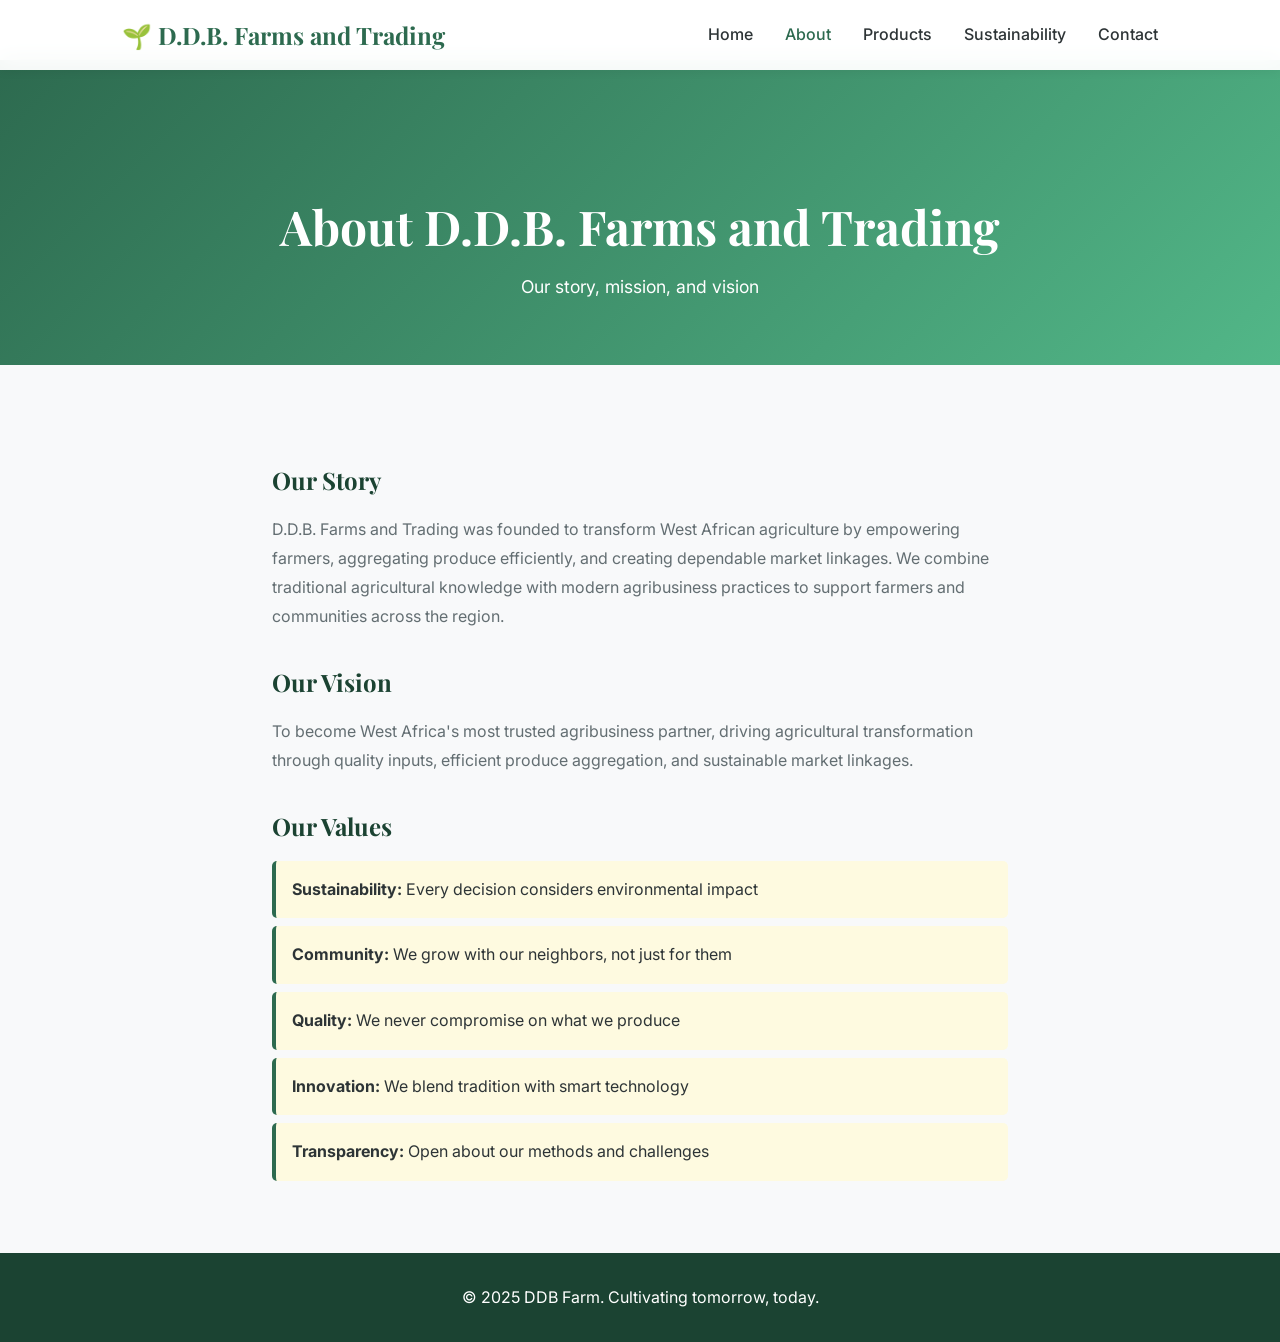
==== about.html @ 06e9861d "Add deployment support files and contact form integration" ====
<!DOCTYPE html>
<html lang="en">
<head>
    <meta charset="UTF-8">
    <meta name="viewport" content="width=device-width, initial-scale=1.0">
    <title>About | D.D.B. Farms and Trading</title>
    <link rel="stylesheet" href="css/style.css">
    <meta name="description" content="Learn about D.D.B. Farms and Trading's mission, values, and sustainable farming vision for Ghana and West Africa.">
    <meta property="og:title" content="About D.D.B. Farms and Trading">
    <meta property="og:description" content="Discover how D.D.B. Farms and Trading supports farmers with sustainable agriculture, quality inputs, and community impact.">
    <meta property="og:type" content="website">
    <link href="https://fonts.googleapis.com/css2?family=Playfair+Display:wght@400;600;700&family=Inter:wght@300;400;500;600;700&display=swap" rel="stylesheet">
    <link rel="stylesheet" href="https://cdnjs.cloudflare.com/ajax/libs/font-awesome/6.4.0/css/all.min.css">
</head>
<body>
    <nav class="navbar" aria-label="Primary navigation">
        <div class="nav-container">
            <a href="index.html" class="logo">🌱 D.D.B. Farms and Trading</a>
            <ul id="navigation" class="nav-menu">
                <li><a href="index.html" class="nav-link">Home</a></li>
                <li><a href="about.html" class="nav-link active">About</a></li>
                <li><a href="products.html" class="nav-link">Products</a></li>
                <li><a href="sustainability.html" class="nav-link">Sustainability</a></li>
                <li><a href="contact.html" class="nav-link">Contact</a></li>
            </ul>
            <button class="hamburger" aria-label="Toggle menu" aria-controls="navigation" aria-expanded="false" type="button">
                <span></span><span></span><span></span>
            </button>
        </div>
    </nav>
    <main>

    <section class="page-header">
        <div class="container">
            <h1>About D.D.B. Farms and Trading</h1>
            <p>Our story, mission, and vision</p>
        </div>
    </section>

    <section class="about-content">
        <div class="container">
            <h2>Our Story</h2>
            <div class="about-image">
                <img src="https://images.unsplash.com/photo-1519424184034-f86703cc6274?w=1200" alt="D.D.B. Farms and Trading" onerror="this.style.display='none'">
            </div>
            <p>
                D.D.B. Farms and Trading was founded to transform West African agriculture by empowering farmers, aggregating produce efficiently, and creating dependable market linkages. We combine traditional agricultural knowledge with modern agribusiness practices to support farmers and communities across the region.
            </p>

            <h2>Our Vision</h2>
            <p>
                To become West Africa's most trusted agribusiness partner, driving agricultural transformation through quality inputs, efficient produce aggregation, and sustainable market linkages.
            </p>

            <h2>Our Values</h2>
            <ul class="values-list">
                <li><strong>Sustainability:</strong> Every decision considers environmental impact</li>
                <li><strong>Community:</strong> We grow with our neighbors, not just for them</li>
                <li><strong>Quality:</strong> We never compromise on what we produce</li>
                <li><strong>Innovation:</strong> We blend tradition with smart technology</li>
                <li><strong>Transparency:</strong> Open about our methods and challenges</li>
            </ul>
        </div>
    </section>

    </main>

    <footer class="footer">
        <div class="container">
            <p>&copy; 2025 DDB Farm. Cultivating tomorrow, today.</p>
        </div>
    </footer>

    <script src="js/script.js"></script>
</body>
</html>
---- css/style.css ----
* {
    margin: 0;
    padding: 0;
    box-sizing: border-box;
}

:root {
    --primary: #2d6a4f;
    --primary-light: #52b788;
    --accent: #d4a017;
    --dark: #1b4332;
    --cream: #fefae0;
    --earth: #95a472;
    --light: #f8f9fa;
    --text: #2d3436;
    --text-light: #636e72;
}

body {
    font-family: 'Inter', sans-serif;
    line-height: 1.6;
    color: var(--text);
    background: var(--light);
}

h1, h2, h3 {
    font-family: 'Playfair Display', serif;
    color: var(--dark);
}

a {
    text-decoration: none;
    color: inherit;
}

.container {
    max-width: 1100px;
    margin: 0 auto;
    padding: 0 2rem;
}

/* Navigation */
.navbar {
    position: fixed;
    top: 0;
    width: 100%;
    background: rgba(255, 255, 255, 0.95);
    backdrop-filter: blur(10px);
    z-index: 1000;
    box-shadow: 0 2px 10px rgba(0, 0, 0, 0.05);
}

.nav-container {
    max-width: 1100px;
    margin: 0 auto;
    padding: 1rem 2rem;
    display: flex;
    justify-content: space-between;
    align-items: center;
}

.logo {
    font-size: 1.5rem;
    font-weight: 700;
    color: var(--primary);
    font-family: 'Playfair Display', serif;
}

.nav-menu {
    display: flex;
    list-style: none;
    gap: 2rem;
}

.nav-link {
    color: var(--text);
    font-weight: 500;
    transition: color 0.3s;
    padding: 0.5rem 0;
}

.nav-link:hover, .nav-link.active {
    color: var(--primary);
}

.hamburger {
    display: none;
    flex-direction: column;
    cursor: pointer;
    gap: 5px;
}

.hamburger span {
    width: 25px;
    height: 3px;
    background: var(--text);
    border-radius: 2px;
}

/* Hero */
.hero {
    min-height: 100vh;
    background: linear-gradient(135deg, rgba(45, 106, 79, 0.85), rgba(82, 183, 136, 0.75)), 
                url('https://images.unsplash.com/photo-1500382017468-9049fed747ef?w=1600') center/cover;
    display: flex;
    align-items: center;
    justify-content: center;
    text-align: center;
    color: white;
    padding: 2rem;
    margin-top: 60px;
}

.hero-content h1 {
    font-size: clamp(2.5rem, 6vw, 4.5rem);
    color: white;
    margin-bottom: 1rem;
}

.hero-content p {
    font-size: 1.3rem;
    margin-bottom: 2rem;
    max-width: 600px;
    margin-left: auto;
    margin-right: auto;
}

/* Buttons */
.btn {
    display: inline-block;
    padding: 0.9rem 2rem;
    background: var(--primary);
    color: white;
    border-radius: 50px;
    font-weight: 600;
    margin: 0 0.5rem;
    transition: all 0.3s;
    border: 2px solid var(--primary);
}

.btn:hover {
    background: var(--dark);
    border-color: var(--dark);
    transform: translateY(-2px);
}

.btn-outline {
    background: transparent;
    border: 2px solid white;
}

.btn-outline:hover {
    background: white;
    color: var(--primary);
}

/* Mission */
.mission {
    padding: 5rem 0;
    text-align: center;
    background: white;
}

.mission h2 {
    font-size: 2.5rem;
    margin-bottom: 1.5rem;
}

.mission p {
    max-width: 700px;
    margin: 0 auto;
    font-size: 1.1rem;
    color: var(--text-light);
    line-height: 1.8;
}

/* Highlights */
.highlights {
    padding: 5rem 0;
    background: var(--cream);
}

.highlight-grid {
    display: grid;
    grid-template-columns: repeat(auto-fit, minmax(220px, 1fr));
    gap: 2rem;
}

.highlight-card {
    text-align: center;
    padding: 2rem;
    background: white;
    border-radius: 15px;
    box-shadow: 0 5px 20px rgba(0, 0, 0, 0.05);
    transition: transform 0.3s;
}

.highlight-card:hover {
    transform: translateY(-5px);
}

.highlight-card i {
    font-size: 3rem;
    color: var(--primary);
    margin-bottom: 1rem;
}

.highlight-card h3 {
    margin-bottom: 0.5rem;
    color: var(--dark);
}

.highlight-card p {
    color: var(--text-light);
}

/* Page Header */
.page-header {
    padding: 8rem 0 4rem;
    text-align: center;
    background: linear-gradient(135deg, var(--primary), var(--primary-light));
    color: white;
    margin-top: 60px;
}

.page-header h1 {
    color: white;
    font-size: 3rem;
    margin-bottom: 0.5rem;
}

.page-header p {
    font-size: 1.1rem;
}

/* About Content */
.about-content {
    padding: 4rem 0;
    max-width: 800px;
    margin: 0 auto;
}

.about-content h2 {
    margin: 2rem 0 1rem;
    color: var(--dark);
}

.about-content p {
    color: var(--text-light);
    line-height: 1.8;
    margin-bottom: 1rem;
}

.values-list {
    list-style: none;
    padding: 0;
}

.values-list li {
    padding: 1rem;
    margin-bottom: 0.5rem;
    background: var(--cream);
    border-left: 4px solid var(--primary);
    border-radius: 5px;
}

/* Products */
.products-section {
    padding: 4rem 0;
}

.product-image,
.about-image img {
    width: 100%;
    height: 220px;
    object-fit: cover;
    border-radius: 18px;
    margin-bottom: 1.2rem;
}

.products-grid {
    display: grid;
    grid-template-columns: repeat(auto-fit, minmax(250px, 1fr));
    gap: 2rem;
}

.product-card {
    background: white;
    padding: 2.5rem 2rem;
    text-align: center;
    border-radius: 15px;
    box-shadow: 0 5px 20px rgba(0, 0, 0, 0.05);
    transition: all 0.3s;
    border: 2px solid transparent;
}

.product-card:hover {
    transform: translateY(-5px);
    border-color: var(--primary);
}

.product-emoji {
    font-size: 4rem;
    margin-bottom: 1rem;
}

.product-card h3 {
    color: var(--dark);
    margin-bottom: 0.5rem;
}

.product-card p {
    color: var(--text-light);
}

/* Sustainability */
.sustainability-content {
    padding: 4rem 0;
}

.practice-grid {
    display: grid;
    grid-template-columns: repeat(auto-fit, minmax(280px, 1fr));
    gap: 2rem;
    margin-bottom: 3rem;
}

.practice-card {
    padding: 2rem;
    background: white;
    border-radius: 15px;
    box-shadow: 0 5px 20px rgba(0, 0, 0, 0.05);
    border-top: 4px solid var(--primary);
    transition: transform 0.3s;
}

.practice-card:hover {
    transform: translateY(-5px);
}

.practice-card i {
    font-size: 2.5rem;
    color: var(--primary);
    margin-bottom: 1rem;
}

.practice-card h3 {
    color: var(--dark);
    margin-bottom: 0.5rem;
}

.practice-card p {
    color: var(--text-light);
}

.impact-box {
    background: linear-gradient(135deg, var(--primary), var(--primary-light));
    color: white;
    padding: 3rem 2rem;
    border-radius: 20px;
    text-align: center;
}

.impact-box h2 {
    color: white;
    margin-bottom: 2rem;
}

.impact-stats {
    display: grid;
    grid-template-columns: repeat(auto-fit, minmax(150px, 1fr));
    gap: 2rem;
}

.impact-stat {
    padding: 1.5rem;
}

.impact-stat strong {
    display: block;
    font-size: 2.5rem;
    font-family: 'Playfair Display', serif;
    margin-bottom: 0.5rem;
}

.impact-stat span {
    font-size: 1rem;
    opacity: 0.9;
}

/* Contact */
.contact-section {
    padding: 4rem 0;
}

.contact-grid {
    display: grid;
    grid-template-columns: 1fr 1.2fr;
    gap: 3rem;
}

.contact-info h2,
.contact-form h2 {
    color: var(--dark);
    margin-bottom: 2rem;
}

.contact-item {
    display: flex;
    gap: 1.5rem;
    align-items: center;
    padding: 1.5rem;
    background: var(--cream);
    border-radius: 10px;
    margin-bottom: 1rem;
}

.contact-item i {
    width: 50px;
    height: 50px;
    background: var(--primary);
    color: white;
    border-radius: 50%;
    display: flex;
    align-items: center;
    justify-content: center;
    font-size: 1.2rem;
    flex-shrink: 0;
}

.contact-item strong {
    display: block;
    color: var(--dark);
}

.contact-item p {
    color: var(--text-light);
}

.form-group {
    margin-bottom: 1.5rem;
}

.form-group label {
    display: block;
    margin-bottom: 0.5rem;
    color: var(--dark);
    font-weight: 500;
}

.form-group input,
.form-group textarea {
    width: 100%;
    padding: 0.9rem;
    border: 2px solid #e0e0e0;
    border-radius: 8px;
    font-family: inherit;
    font-size: 1rem;
    transition: border-color 0.3s;
}

.form-group input:focus,
.form-group textarea:focus {
    outline: none;
    border-color: var(--primary);
}

button.btn {
    cursor: pointer;
    border: none;
    font-size: 1rem;
}

html {
    scroll-behavior: smooth;
}

/* Footer */
.footer {
    background: var(--dark);
    color: white;
    padding: 2rem 0;
    text-align: center;
}

.footer p {
    margin: 0;
}

.btn:focus-visible,
.nav-link:focus-visible,
.form-group input:focus-visible,
.form-group textarea:focus-visible {
    outline: 3px solid rgba(82, 183, 136, 0.7);
    outline-offset: 3px;
}

/* Responsive */
@media (max-width: 1024px) {
    .nav-container,
    .container {
        padding: 1rem 1.5rem;
    }

    .hero {
        padding: 2rem 1.5rem 4rem;
    }

    .page-header {
        padding: 6rem 0 3rem;
    }
}

@media (max-width: 768px) {
    .nav-menu {
        position: fixed;
        left: -100%;
        top: 60px;
        flex-direction: column;
        background: white;
        width: 100%;
        padding: 2rem;
        transition: 0.3s;
        box-shadow: 0 10px 30px rgba(0, 0, 0, 0.1);
        min-height: calc(100% - 60px);
    }
    
    .nav-menu.active {
        left: 0;
    }
    
    .hamburger {
        display: flex;
    }

    .hero {
        min-height: 85vh;
    }

    .hero-content h1 {
        font-size: 2.5rem;
    }

    .hero-content p {
        font-size: 1.1rem;
    }

    .page-header {
        padding: 5rem 0 2rem;
    }

    .about-content,
    .products-section,
    .sustainability-content,
    .contact-section,
    .mission,
    .highlights {
        padding: 3rem 0;
    }

    .contact-grid,
    .impact-stats,
    .practice-grid,
    .products-grid {
        grid-template-columns: 1fr;
    }

    .contact-item {
        flex-direction: column;
        align-items: flex-start;
    }

    .contact-item i {
        width: 44px;
        height: 44px;
    }
}
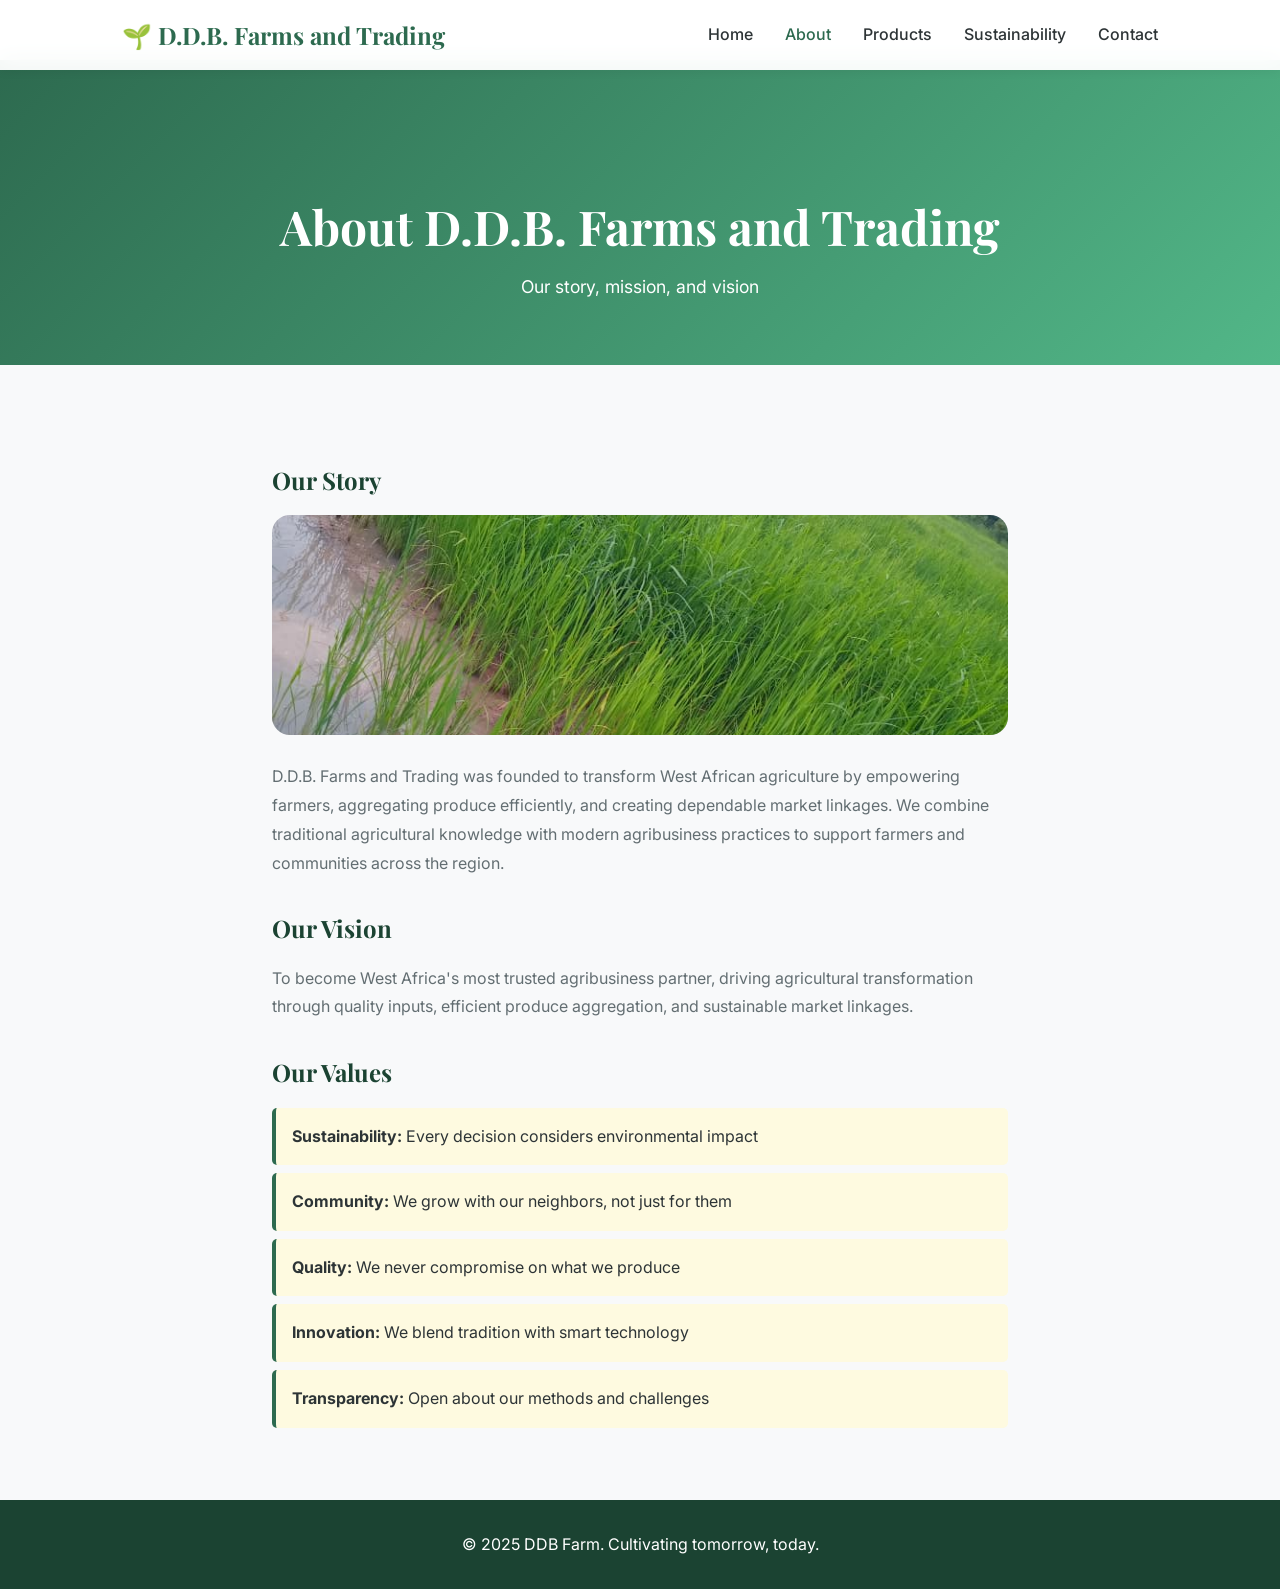
==== commit 4dda35ad: "Use local farm images and update hero/about/products image assets" ====
--- a/about.html
+++ b/about.html
@@ -41,7 +41,7 @@
         <div class="container">
             <h2>Our Story</h2>
             <div class="about-image">
-                <img src="https://images.unsplash.com/photo-1519424184034-f86703cc6274?w=1200" alt="D.D.B. Farms and Trading" onerror="this.style.display='none'">
+                <img src="images/about-farm.jpg" alt="D.D.B. Farms and Trading" onerror="this.style.display='none'">
             </div>
             <p>
                 D.D.B. Farms and Trading was founded to transform West African agriculture by empowering farmers, aggregating produce efficiently, and creating dependable market linkages. We combine traditional agricultural knowledge with modern agribusiness practices to support farmers and communities across the region.
--- a/css/style.css
+++ b/css/style.css
@@ -101,7 +101,7 @@
 .hero {
     min-height: 100vh;
     background: linear-gradient(135deg, rgba(45, 106, 79, 0.85), rgba(82, 183, 136, 0.75)), 
-                url('https://images.unsplash.com/photo-1500382017468-9049fed747ef?w=1600') center/cover;
+                url('../images/hero.jpg') center/cover;
     display: flex;
     align-items: center;
     justify-content: center;
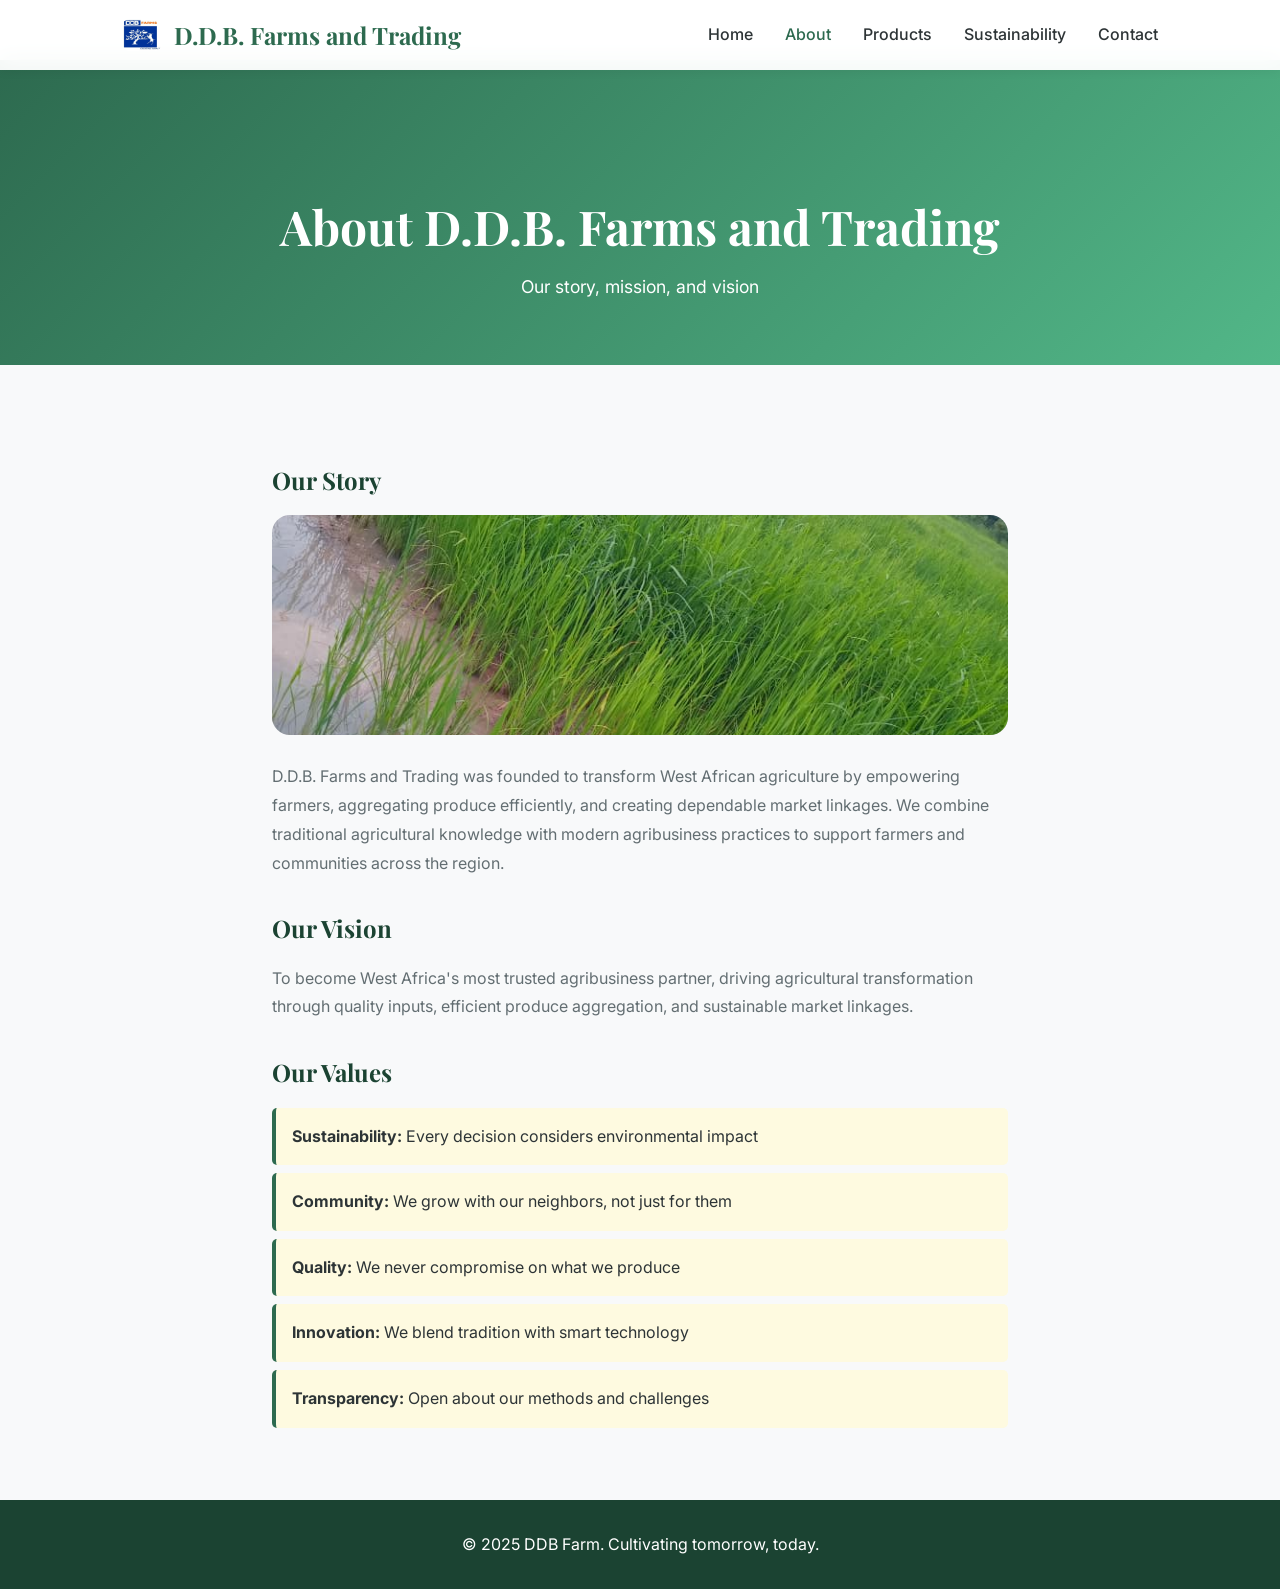
==== commit 49a69777: "Add uploaded logo and update nav branding with local farm images" ====
--- a/about.html
+++ b/about.html
@@ -15,7 +15,7 @@
 <body>
     <nav class="navbar" aria-label="Primary navigation">
         <div class="nav-container">
-            <a href="index.html" class="logo">🌱 D.D.B. Farms and Trading</a>
+            <a href="index.html" class="logo"><img src="images/logo.jpg" alt="D.D.B. Farms logo" class="site-logo"> D.D.B. Farms and Trading</a>
             <ul id="navigation" class="nav-menu">
                 <li><a href="index.html" class="nav-link">Home</a></li>
                 <li><a href="about.html" class="nav-link active">About</a></li>
--- a/css/style.css
+++ b/css/style.css
@@ -60,10 +60,21 @@
 }
 
 .logo {
+    display: inline-flex;
+    align-items: center;
+    gap: 0.75rem;
     font-size: 1.5rem;
     font-weight: 700;
     color: var(--primary);
     font-family: 'Playfair Display', serif;
+}
+
+.logo img {
+    width: 40px;
+    height: auto;
+    display: block;
+    border-radius: 8px;
+    object-fit: contain;
 }
 
 .nav-menu {
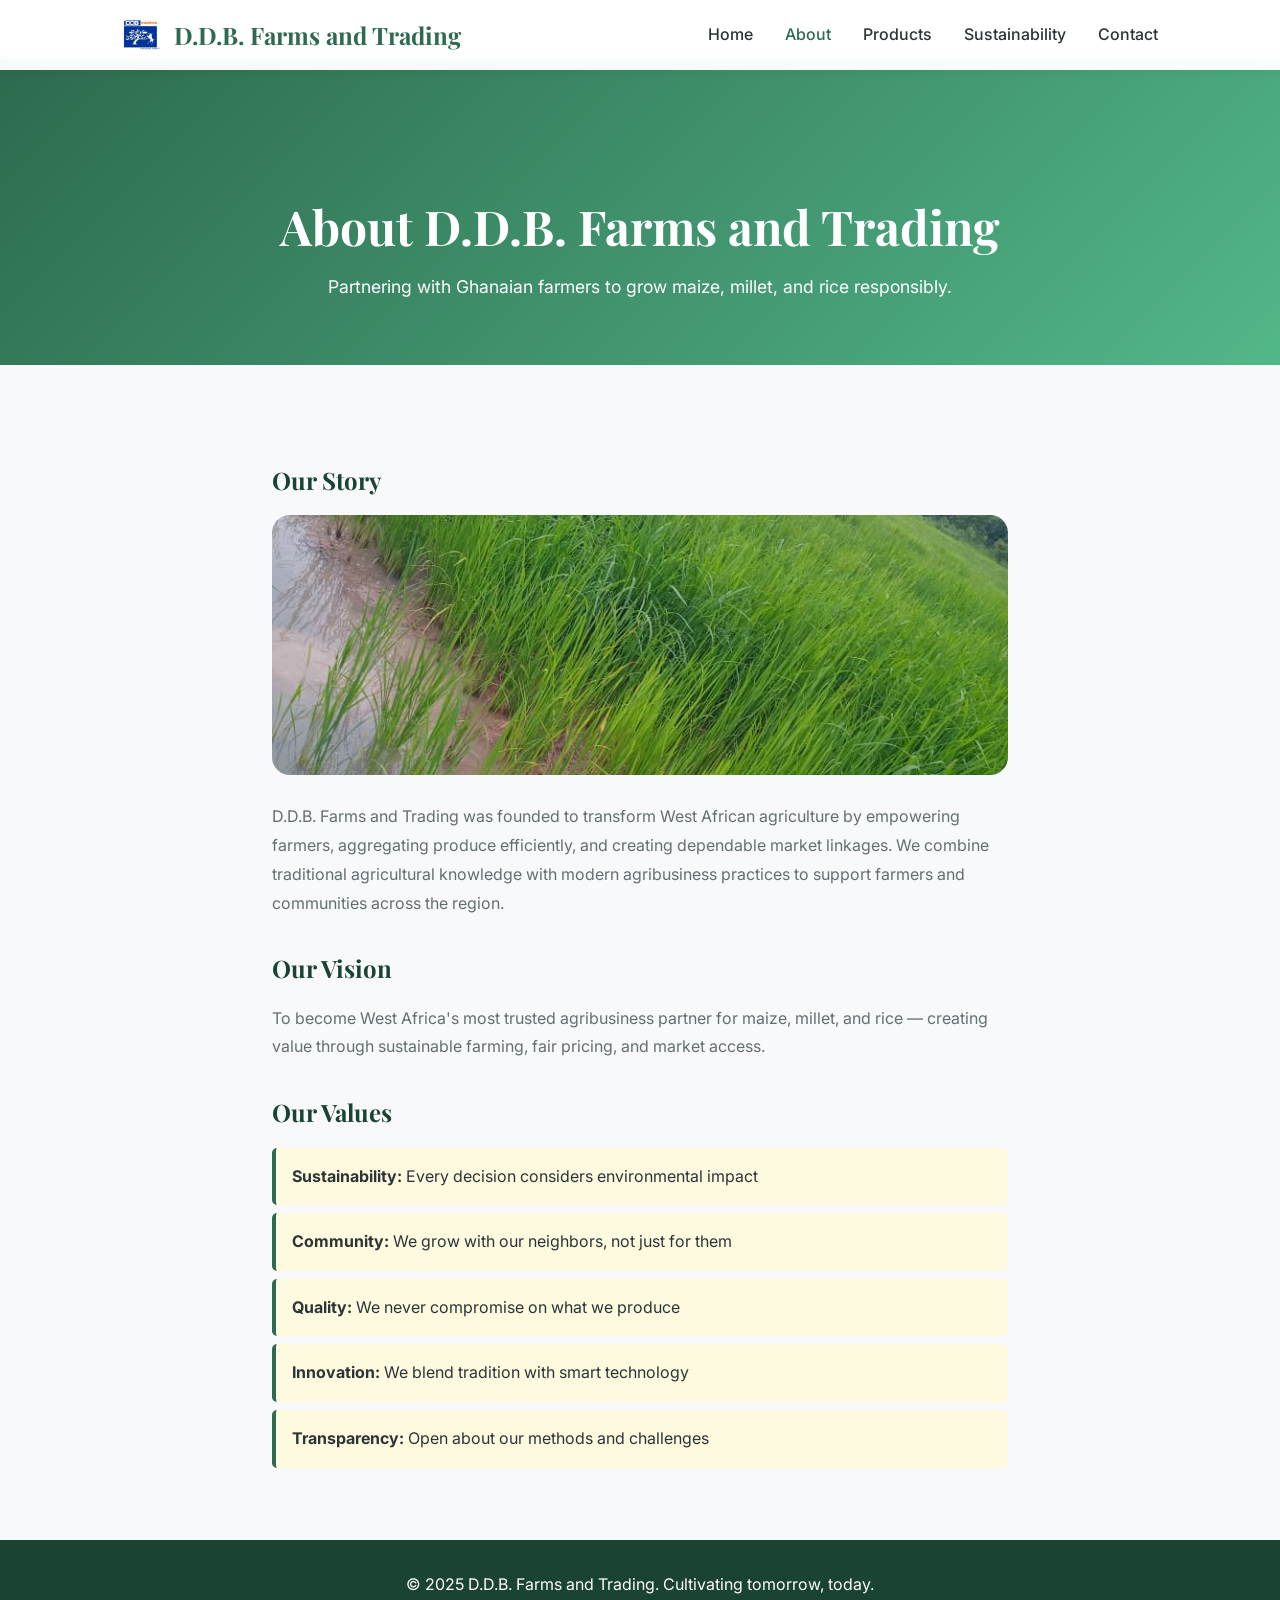
==== commit 2c8afd38: "Configure custom domain ddbfarms.com and update metadata/deployment docs" ====
--- a/about.html
+++ b/about.html
@@ -6,6 +6,8 @@
     <title>About | D.D.B. Farms and Trading</title>
     <link rel="stylesheet" href="css/style.css">
     <meta name="description" content="Learn about D.D.B. Farms and Trading's mission, values, and sustainable farming vision for Ghana and West Africa.">
+    <link rel="canonical" href="https://ddbfarms.com/about.html">
+    <meta property="og:url" content="https://ddbfarms.com/about.html">
     <meta property="og:title" content="About D.D.B. Farms and Trading">
     <meta property="og:description" content="Discover how D.D.B. Farms and Trading supports farmers with sustainable agriculture, quality inputs, and community impact.">
     <meta property="og:type" content="website">
@@ -33,7 +35,7 @@
     <section class="page-header">
         <div class="container">
             <h1>About D.D.B. Farms and Trading</h1>
-            <p>Our story, mission, and vision</p>
+            <p>Partnering with Ghanaian farmers to grow maize, millet, and rice responsibly.</p>
         </div>
     </section>
 
@@ -49,7 +51,7 @@
 
             <h2>Our Vision</h2>
             <p>
-                To become West Africa's most trusted agribusiness partner, driving agricultural transformation through quality inputs, efficient produce aggregation, and sustainable market linkages.
+                To become West Africa's most trusted agribusiness partner for maize, millet, and rice — creating value through sustainable farming, fair pricing, and market access.
             </p>
 
             <h2>Our Values</h2>
@@ -67,7 +69,7 @@
 
     <footer class="footer">
         <div class="container">
-            <p>&copy; 2025 DDB Farm. Cultivating tomorrow, today.</p>
+            <p>&copy; 2025 D.D.B. Farms and Trading. Cultivating tomorrow, today.</p>
         </div>
     </footer>
 
--- a/css/style.css
+++ b/css/style.css
@@ -98,14 +98,16 @@
     display: none;
     flex-direction: column;
     cursor: pointer;
-    gap: 5px;
+    gap: 6px;
+    padding: 0.35rem;
+    border-radius: 8px;
 }
 
 .hamburger span {
-    width: 25px;
-    height: 3px;
+    width: 26px;
+    height: 4px;
     background: var(--text);
-    border-radius: 2px;
+    border-radius: 3px;
 }
 
 /* Hero */
@@ -197,6 +199,98 @@
     gap: 2rem;
 }
 
+/* Gallery */
+.gallery-section {
+    padding: 5rem 0;
+    background: white;
+}
+
+.section-heading {
+    max-width: 720px;
+    margin: 0 auto 3rem;
+    text-align: center;
+}
+
+.section-heading h2 {
+    font-size: 2.8rem;
+    margin-bottom: 1rem;
+    color: var(--dark);
+}
+
+.section-heading p {
+    color: var(--text-light);
+    line-height: 1.8;
+    font-size: 1.05rem;
+}
+
+.gallery-grid {
+    display: grid;
+    grid-template-columns: repeat(auto-fit, minmax(220px, 1fr));
+    gap: 1.5rem;
+}
+
+.gallery-card {
+    overflow: hidden;
+    border-radius: 20px;
+    box-shadow: 0 10px 30px rgba(0, 0, 0, 0.08);
+}
+
+.gallery-card img {
+    width: 100%;
+    height: 100%;
+    display: block;
+    object-fit: cover;
+    transition: transform 0.35s ease;
+    cursor: pointer;
+}
+
+.gallery-card:hover img {
+    transform: scale(1.05);
+}
+
+.lightbox {
+    position: fixed;
+    inset: 0;
+    display: none;
+    justify-content: center;
+    align-items: center;
+    background: rgba(11, 22, 17, 0.85);
+    z-index: 1100;
+    padding: 2rem;
+}
+
+.lightbox.open {
+    display: flex;
+}
+
+.lightbox-image {
+    max-width: 95%;
+    max-height: 85%;
+    border-radius: 15px;
+    box-shadow: 0 20px 50px rgba(0, 0, 0, 0.5);
+}
+
+.lightbox-caption {
+    color: white;
+    margin-top: 1rem;
+    max-width: 900px;
+    text-align: center;
+    font-size: 1rem;
+    opacity: 0.95;
+}
+
+.lightbox-close {
+    position: absolute;
+    top: 1rem;
+    right: 1rem;
+    background: transparent;
+    border: none;
+    color: white;
+    font-size: 2.5rem;
+    cursor: pointer;
+    line-height: 1;
+}
+
 .highlight-card {
     text-align: center;
     padding: 2rem;
@@ -283,16 +377,18 @@
 .product-image,
 .about-image img {
     width: 100%;
-    height: 220px;
+    height: auto;
+    aspect-ratio: 4/3;
     object-fit: cover;
     border-radius: 18px;
     margin-bottom: 1.2rem;
+    max-height: 260px;
 }
 
 .products-grid {
     display: grid;
-    grid-template-columns: repeat(auto-fit, minmax(250px, 1fr));
-    gap: 2rem;
+    grid-template-columns: repeat(auto-fit, minmax(200px, 1fr));
+    gap: 1.25rem;
 }
 
 .product-card {
@@ -322,6 +418,18 @@
 
 .product-card p {
     color: var(--text-light);
+}
+
+/* Make product cards more compact on small screens */
+@media (max-width: 480px) {
+    .product-card {
+        padding: 1.25rem 1rem;
+        border-radius: 12px;
+    }
+
+    .product-image {
+        max-height: 180px;
+    }
 }
 
 /* Sustainability */
@@ -540,6 +648,20 @@
         left: 0;
     }
     
+    /* Lock body scroll and show a subtle backdrop when navigation is open */
+    body.menu-open {
+        overflow: hidden;
+    }
+
+    body.menu-open::before {
+        content: "";
+        position: fixed;
+        inset: 60px 0 0 0;
+        background: rgba(11, 22, 17, 0.35);
+        z-index: 900;
+        pointer-events: none;
+    }
+    
     .hamburger {
         display: flex;
     }
@@ -585,4 +707,31 @@
         width: 44px;
         height: 44px;
     }
-}
+
+    .nav-menu li {
+        margin-bottom: 1rem;
+    }
+
+    .nav-link {
+        font-size: 1.05rem;
+    }
+
+    .hero-content h1 {
+        font-size: 2rem;
+    }
+
+    .hero-content .btn {
+        display: block;
+        width: 100%;
+        max-width: 320px;
+        margin: 0.8rem auto;
+    }
+
+    .gallery-grid {
+        gap: 1rem;
+    }
+
+    .section-heading {
+        padding: 0 0.5rem;
+    }
+}
